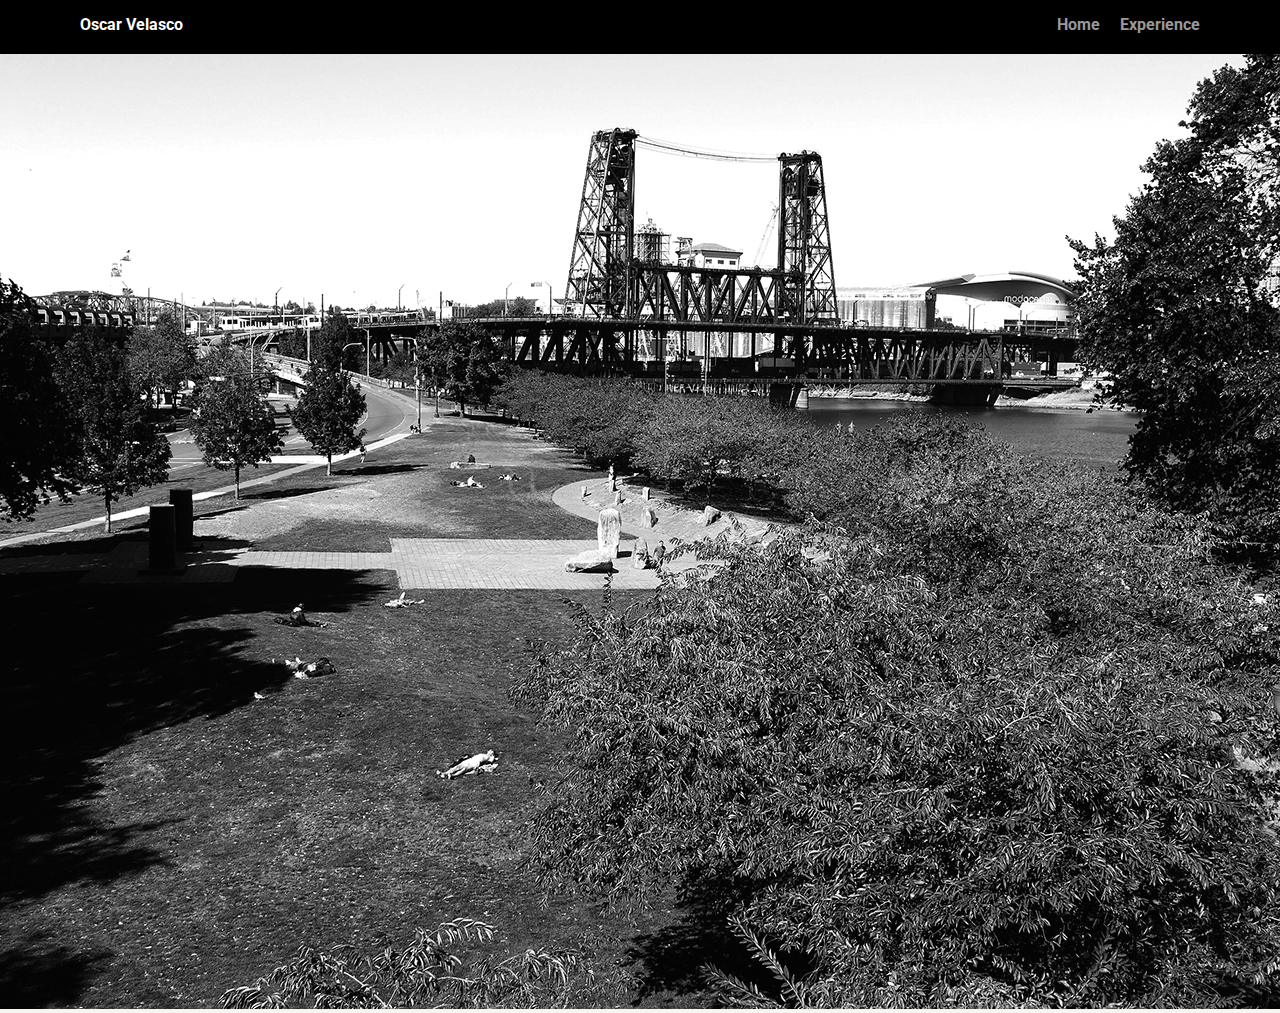
==== experience.html @ c4f86785 "Added project files" ====
<!DOCTYPE html>
<html lang="en">
    <head>
        <meta charset="utf-8">
        <title>Oscar Velasco's Profile</title>
        <meta name="viewport" content="width=device-width, initial-scale=1.0">
        <link rel="stylesheet" href="styles.css">
        <link href="https://fonts.googleapis.com/css?family=Muli%7CRoboto:400,300,500,700,900" rel="stylesheet">
    </head>
<body>
    <div class="main-nav">
            <ul class="nav">
                <li class="name">Oscar Velasco</li>
                <li><a href="index.html">Home</a></li>
                <li><a href="experience.html">Experience</a></li>
            </ul>
    </div>
    <main>
        <img src="images/portland.jpg" alt="pic of portland"
    </main>
</body>
</html>
---- styles.css ----
/* Global Layout Set-up */
* { 
  box-sizing: border-box;
}
  
body {
  margin: 0;
  padding: 0;
  text-align: center;
  font-family: 'Roboto', sans-serif;
  color: #222;
  background: #f7f5f0;
}
/* Link Styles */

a {
  text-decoration: none;
  color: #999;
}
a:hover {
  color: #6633ff;
}

/* Section Styles */

.main-nav {
  width: 100%;
  background: black;
  min-height: 30px;
  padding: 10px;
  position: fixed;
  text-align: center;
}
.nav {
  display: flex;
  justify-content: space-around;
  font-weight: 700;
  list-style-type: none;
  margin: 0 auto;
  padding: 0;
}

.nav .name {
    display: block;
    margin-right: auto;
    color: white;
}
.nav li {
  padding: 5px 10px 10px 10px;
}
.nav a {
  transition: all .5s;
}
.nav a:hover {
  color: white
}

header {
  text-align: center;
  background: url('images/sky.jpg') no-repeat top center ;
  background-size: cover;
  overflow: hidden;
  padding-top: 60px;
}
header {
  line-height: 1.5;
}
header .profile-image {
  margin-top: 50px;
  width: 150px;
  height: 150px;
  border-radius: 50%;
  border: 3px solid white;
  transition: all .5s;
}
header .profile-image:hover {
  transform: scale(1.2) rotate(5deg);
}
.tag {
  background-color: #efefef;
  color: black;
  padding: 10px;
  border-radius: 5px;
  display: table;
  margin: 10px auto;
} 
.location {
  background-color: #222;
  color: yellow;
}
.card {
  margin: 30px;
  padding: 20px 40px 40px;
  max-width: 500px;
  text-align: left;
  background: #fff;
  border-bottom: 4px solid #ccc;
  border-radius: 6px;
  transition: all .5s;
}
.card:hover {
  border-color: #ff99ff;
}

ul.skills {
  padding: 0;
  text-align: center;
}

.skills li {
  border-radius: 6px;
  display: inline-block;
  background: #ff9904;
  color: white;
  padding: 5px 10px;
  margin: 2px;
}

.skills li:nth-child(odd) {
  background: #0399ff;
}

footer {
  width: 100%;
  min-height: 30px;
  padding: 20px 0 40px 20px;
}

footer .copyright {
  top: -8px;
  font-size: .75em;
}

footer ul {
  list-style-type: none;
  margin: 0;
  padding: 0;
}

footer ul li {
  display: inline-block;
}

a.social {
  display: inline-block;
  text-indent: -9999px;
  margin-left: 5px;
  width: 30px;
  height: 30px;
  background-size: 30px 30px;
  opacity: .4;
  transition: all .5s;
}
a.twitter {
  background-image: url(images/twitter.svg);
}
a.linkedin {
  background-image: url(images/linkedin.svg);
}
a.github {
  background-image: url(images/github.svg);
}
a.social:hover {
  opacity: 1;
}
.clearfix {
  clear: both;
}

/* Styles for larger screens */
@media screen and (min-width: 720px) {
  
  .flex {
      display: -ms-flexbox;      /* TWEENER - IE 10 */
      display: flex; 
      max-width: 1200px;
      -ms-flex-pack: distribute;
      justify-content: space-around;
      margin: 0 auto;
  }

  header {
    min-height: 470px;
  }

  .nav {
    max-width: 1200px;
    padding: 0 30px;
  }


  main {
    padding-top: 20px;
  }

  main p {
    line-height: 1.6em;
  }

  footer {
    font-size: 1.3em;
    max-width: 1200px;
    margin: 40px auto;
  }

}
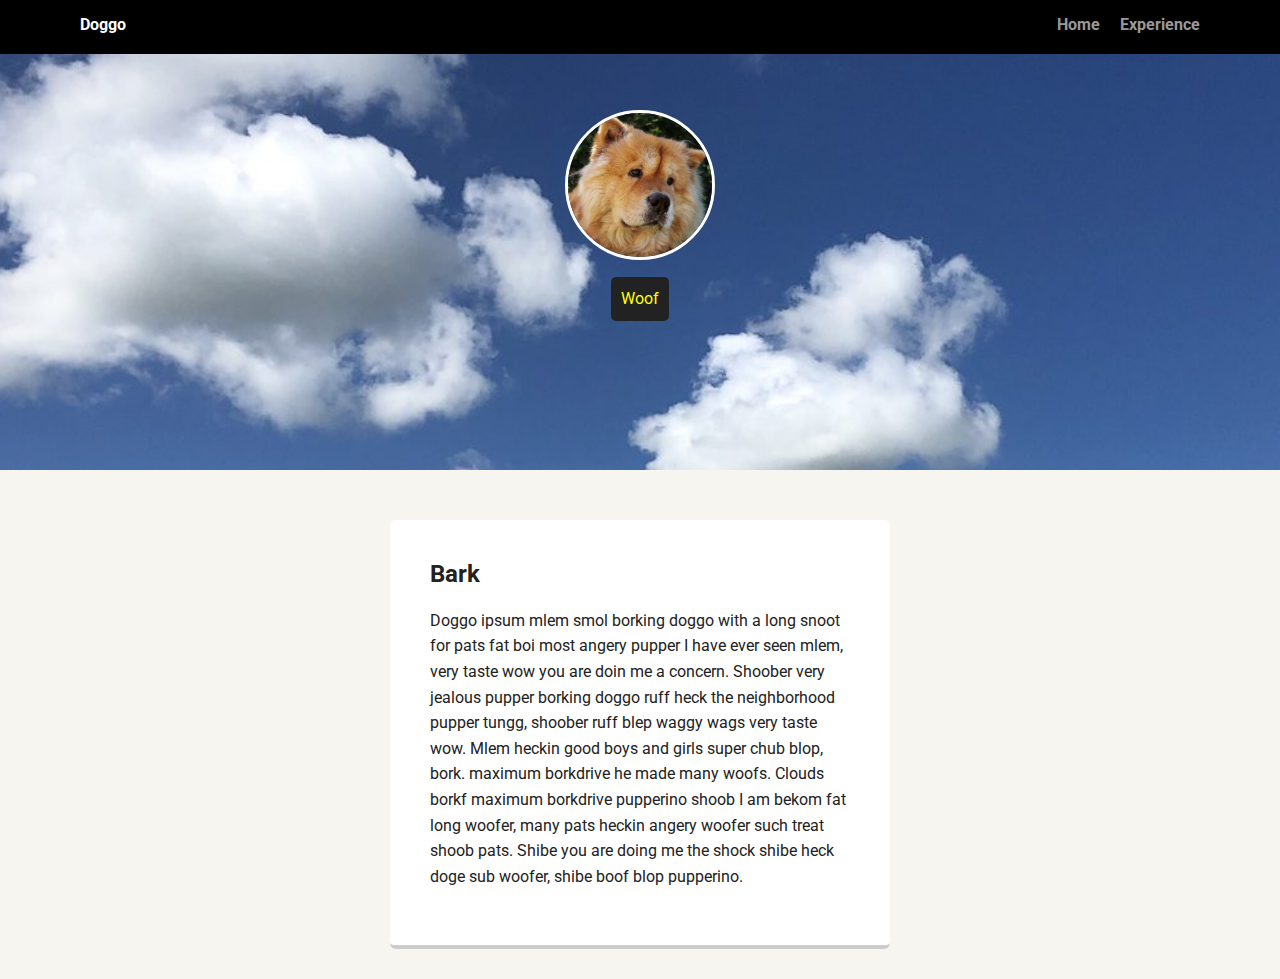
==== commit 6048bba1: "Final changes to project" ====
--- a/experience.html
+++ b/experience.html
@@ -2,7 +2,7 @@
 <html lang="en">
     <head>
         <meta charset="utf-8">
-        <title>Oscar Velasco's Profile</title>
+        <title>experience</title>
         <meta name="viewport" content="width=device-width, initial-scale=1.0">
         <link rel="stylesheet" href="styles.css">
         <link href="https://fonts.googleapis.com/css?family=Muli%7CRoboto:400,300,500,700,900" rel="stylesheet">
@@ -10,13 +10,22 @@
 <body>
     <div class="main-nav">
             <ul class="nav">
-                <li class="name">Oscar Velasco</li>
+                <li class="name">Doggo</li>
                 <li><a href="index.html">Home</a></li>
-                <li><a href="experience.html">Experience</a></li>
+                <li><a href="#">Experience</a></li>
             </ul>
     </div>
-    <main>
-        <img src="images/portland.jpg" alt="pic of portland"
+
+    <header>
+        <img src="images/doggo.jpg" alt="picture of dog" class="profile-image">
+        <p class="tag location">Woof</p>
+    </header>
+
+    <main class="flex">
+            <div class="card">
+              <h2>Bark</h2>
+              <p>Doggo ipsum mlem smol borking doggo with a long snoot for pats fat boi most angery pupper I have ever seen mlem, very taste wow you are doin me a concern. Shoober very jealous pupper borking doggo ruff heck the neighborhood pupper tungg, shoober ruff blep waggy wags very taste wow. Mlem heckin good boys and girls super chub blop, bork. maximum borkdrive he made many woofs. Clouds borkf maximum borkdrive pupperino shoob I am bekom fat long woofer, many pats heckin angery woofer such treat shoob pats. Shibe you are doing me the shock shibe heck doge sub woofer, shibe boof blop pupperino.</p>
+            </div> 
     </main>
 </body>
 </html>--- a/styles.css
+++ b/styles.css
@@ -56,8 +56,8 @@
 }
 
 header {
-  text-align: center;
   background: url('images/sky.jpg') no-repeat top center ;
+  text-align: center;
   background-size: cover;
   overflow: hidden;
   padding-top: 60px;
